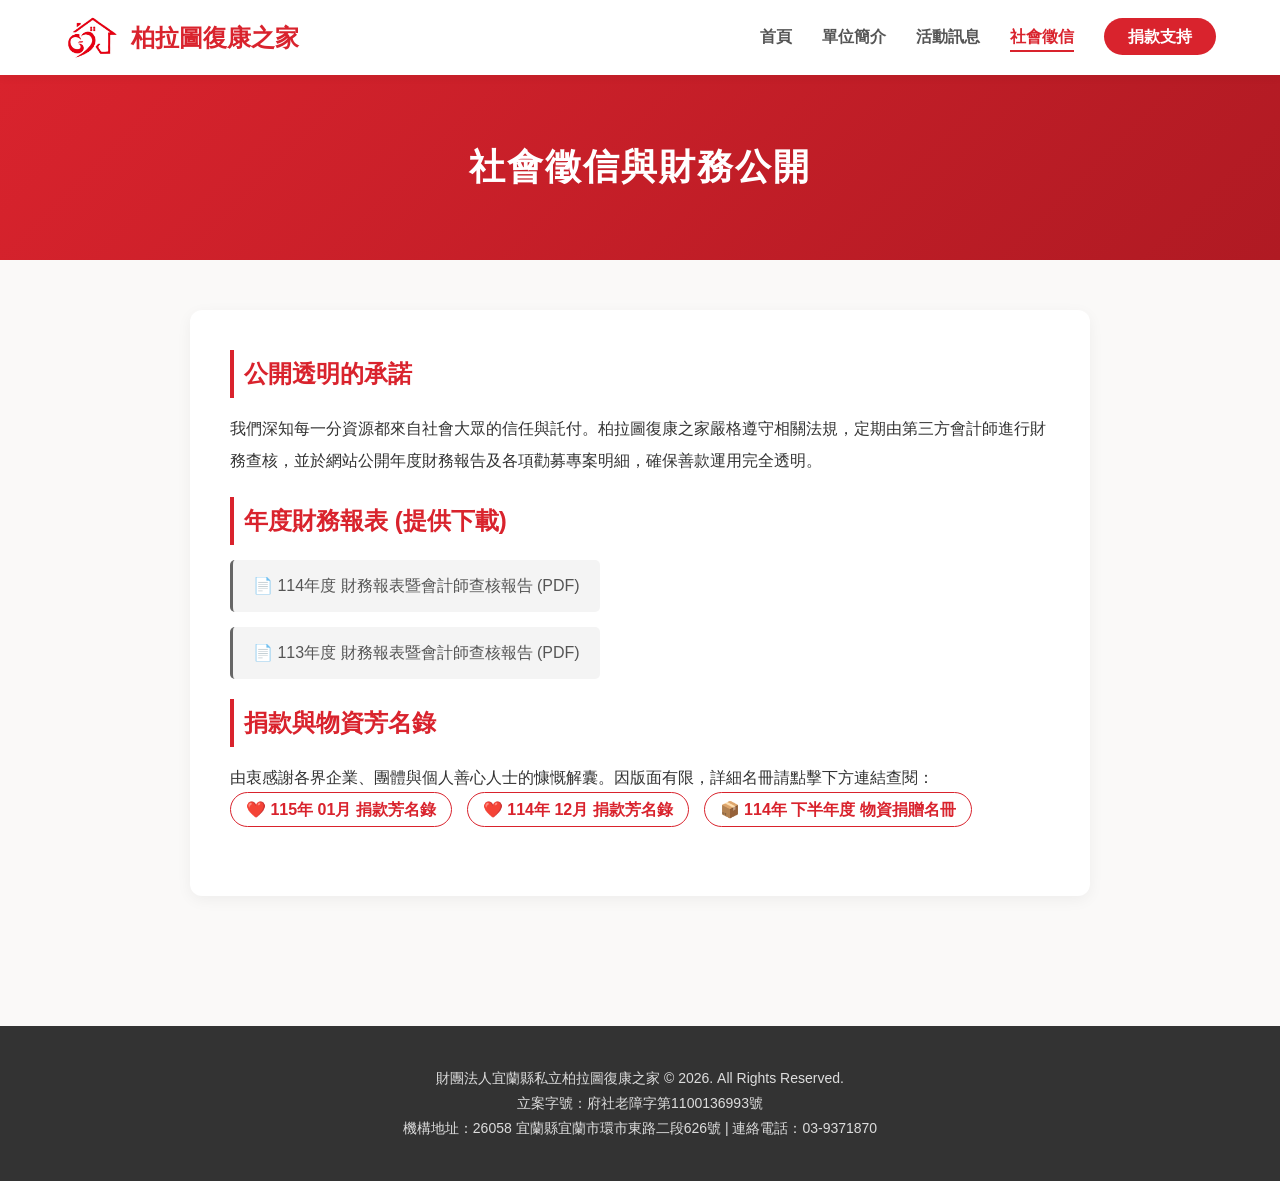
==== credit.html @ bde14d9f "Initial website upload" ====
<!DOCTYPE html>
<html lang="zh-TW">
<head>
    <meta charset="UTF-8">
    <meta name="viewport" content="width=device-width, initial-scale=1.0">
    <title>社會徵信 - 財團法人柏拉圖復康之家</title>
    <link rel="stylesheet" href="style.css">
    <link rel="icon" href="logo.jpg" type="image/jpeg">
</head>
<body>

    <!-- 頂部導覽列 -->
    <header>
        <a href="index.html" class="logo">
            <img src="logo.jpg" alt="柏拉圖 Logo" class="header-logo">
            柏拉圖復康之家
        </div>
        <nav>
            <ul>
                <li><a href="index.html">首頁</a></li>
                <li><a href="about.html">單位簡介</a></li>
                <li><a href="news.html">活動訊息</a></li>
                <!-- 標記目前在徵信頁面 -->
                <li><a href="credit.html" class="active">社會徵信</a></li>
                <li><a href="donate.html" class="donate-btn">捐款支持</a></li>
            </ul>
        </nav>
    </header>

    <div class="page-header">
        <h1>社會徵信與財務公開</h1>
    </div>

    <section style="padding-top: 0;">
        <div class="content-box">
            <h3 style="margin-top: 0;">公開透明的承諾</h3>
            <p>我們深知每一分資源都來自社會大眾的信任與託付。柏拉圖復康之家嚴格遵守相關法規，定期由第三方會計師進行財務查核，並於網站公開年度財務報告及各項勸募專案明細，確保善款運用完全透明。</p>
            
            <h3>年度財務報表 (提供下載)</h3>
            <ul style="list-style-type: none; padding-left: 0;">
                <li style="margin-bottom: 15px;">
                    <a href="#" style="background: #f4f4f4; padding: 10px 20px; border-radius: 5px; display: inline-block; border-left: 3px solid #666; transition: 0.3s;" onmouseover="this.style.background='#e9e9e9'" onmouseout="this.style.background='#f4f4f4'">
                        📄 114年度 財務報表暨會計師查核報告 (PDF)
                    </a>
                </li>
                <li style="margin-bottom: 15px;">
                    <a href="#" style="background: #f4f4f4; padding: 10px 20px; border-radius: 5px; display: inline-block; border-left: 3px solid #666; transition: 0.3s;" onmouseover="this.style.background='#e9e9e9'" onmouseout="this.style.background='#f4f4f4'">
                        📄 113年度 財務報表暨會計師查核報告 (PDF)
                    </a>
                </li>
            </ul>

            <h3>捐款與物資芳名錄</h3>
            <p>由衷感謝各界企業、團體與個人善心人士的慷慨解囊。因版面有限，詳細名冊請點擊下方連結查閱：</p>
            <ul style="list-style-type: none; padding-left: 0; display: flex; gap: 15px; flex-wrap: wrap;">
                <li><a href="#" style="color: var(--brand-red); font-weight: bold; border: 1px solid var(--brand-red); padding: 8px 15px; border-radius: 20px;">❤️ 115年 01月 捐款芳名錄</a></li>
                <li><a href="#" style="color: var(--brand-red); font-weight: bold; border: 1px solid var(--brand-red); padding: 8px 15px; border-radius: 20px;">❤️ 114年 12月 捐款芳名錄</a></li>
                <li><a href="#" style="color: var(--brand-red); font-weight: bold; border: 1px solid var(--brand-red); padding: 8px 15px; border-radius: 20px;">📦 114年 下半年度 物資捐贈名冊</a></li>
            </ul>
        </div>
    </section>

    <!-- 頁尾 -->
    <footer>
        <p>財團法人宜蘭縣私立柏拉圖復康之家 © 2026. All Rights Reserved.</p>
        <p>立案字號：府社老障字第1100136993號</p>
        <p>機構地址：26058 宜蘭縣宜蘭市環市東路二段626號 | 連絡電話：03-9371870</p>
    </footer>

</body>
</html>
---- style.css ----
/* 基礎設定與字體 */
* { margin: 0; padding: 0; box-sizing: border-box; font-family: "Noto Sans TC", "Microsoft JhengHei", sans-serif; }
body { color: #333; line-height: 1.8; background-color: #faf9f8; }
a { text-decoration: none; color: inherit; }

/* 品牌紅色與變數 (統一柏拉圖溫暖紅) */
:root { --brand-red: #d9232d; --text-dark: #333; --bg-light: #fff; --bg-gray: #faf9f8;}

/* 頂部導覽列 (每一頁都會套用) */
header { background: var(--bg-light); padding: 15px 5%; display: flex; justify-content: space-between; align-items: center; box-shadow: 0 2px 10px rgba(0,0,0,0.05); position: sticky; top: 0; z-index: 100;}
.logo { font-size: 24px; font-weight: bold; color: var(--brand-red); display: flex; align-items: center; }
.header-logo { height: 45px; margin-right: 12px; }
nav ul { list-style: none; display: flex; gap: 30px; align-items: center; }
nav a { font-weight: bold; color: #555; transition: color 0.3s; }
nav a:hover, nav a.active { color: var(--brand-red); border-bottom: 2px solid var(--brand-red); padding-bottom: 5px; }

/* 捐款按鈕特別樣式 */
.donate-btn { background: var(--brand-red); color: white; padding: 10px 24px; border-radius: 30px; font-weight: bold; transition: 0.3s;}
.donate-btn:hover { background: #b01a23; color: white; }

/* 首頁主視覺 (已換成真實機構外觀) */
.hero { background: linear-gradient(rgba(0,0,0,0.3), rgba(0,0,0,0.5)), url('hero-bg.jpg') center/cover; padding: 140px 5%; text-align: center; }
.hero h1 { font-size: 52px; color: white; margin-bottom: 20px; text-shadow: 2px 2px 8px rgba(0,0,0,0.6);}
.hero p { color: #f8f8f8 !important; text-shadow: 1px 1px 5px rgba(0,0,0,0.8);}

/* 共用區塊與標題 */
section { padding: 40px 5%; }
h2.section-title { text-align: center; font-size: 36px; color: var(--brand-red); margin-bottom: 50px; position: relative;}
h2.section-title::after { content: ''; display: block; width: 60px; height: 3px; background: var(--brand-red); margin: 15px auto 0; }

/* =========================================
   首頁區塊排版 (修復巨大圖片與卡片網格)
========================================= */
#services, .partner-section { background-color: var(--bg-gray); padding: 40px 5%; }

/* 卡片並排網格系統 */
.features-grid, .news-grid { display: grid; grid-template-columns: repeat(auto-fit, minmax(300px, 1fr)); gap: 30px; margin-top: 40px; }

/* 白色卡片外框設定 */
.feature-card { background: white; border-radius: 15px; overflow: hidden; box-shadow: 0 4px 15px rgba(0,0,0,0.05); transition: transform 0.3s; }
.feature-card:hover { transform: translateY(-10px); box-shadow: 0 10px 25px rgba(217,35,45,0.15); }

/* 卡片文字區塊 */
.text-center-box, .feature-text { text-align: center; padding: 30px 25px; }
.text-center-box h3, .feature-text h3 { color: var(--brand-red); font-size: 22px; margin-bottom: 15px; font-weight: bold;}
.text-center-box p, .feature-text p { color: #666; font-size: 16px; line-height: 1.6; }

/* ★ 解決圖片太大的關鍵：強制控制所有圖片大小 ★ */
.feature-img, .card-img-top, .news-img { width: 100%; height: 240px; object-fit: cover; display: block; }
/* 強制縮減微笑區塊的底部空白 */
.value-section { padding-bottom: 20px !important; }
/* 價值傳遞區塊 (左右圖文排版 - 圖片放大版) */
.value-container { 
    display: flex; 
    flex-wrap: wrap; 
    align-items: stretch; /* 讓左右兩邊高度自動對齊 */
    max-width: 1100px; /* 把整個框框稍微加寬，讓圖片有空間變大 */
    margin: 0 auto 0; 
    background: white; 
    border-radius: 15px; 
    overflow: hidden; 
    box-shadow: 0 4px 15px rgba(0,0,0,0.05);
}

.value-text { 
    flex: 1; /* 文字佔 1 份的空間 */
    min-width: 300px; 
    padding: 50px 40px; 
    display: flex;
    flex-direction: column;
    justify-content: center; /* 讓文字自動垂直居中 */
}
.value-text h3 { color: var(--brand-red); font-size: 26px; margin-bottom: 20px; font-weight: bold; }
.value-text p { color: #555; line-height: 1.8; font-size: 17px; }

.value-img-box { 
    flex: 2.2; /* 圖片佔 1.5 份的空間 (比例比文字大 50%) */
    min-width: 350px; 
    min-height: 450px; /* 拉高圖片的基本高度 */
}
.value-img-box img { 
    width: 100%; 
    height: 100%; 
    object-fit: cover; 
    display: block; 
}

/* 最新消息區塊 */
.news-section { background-color: white; }
.news-card { background: #faf9f8; border-radius: 10px; overflow: hidden; box-shadow: 0 2px 10px rgba(0,0,0,0.05); transition: 0.3s; }
.news-card:hover { box-shadow: 0 5px 20px rgba(0,0,0,0.1); }
.news-content { padding: 25px; }
.news-date { color: var(--brand-red); font-weight: bold; font-size: 14px; margin-bottom: 10px; display: block; }
.news-title { font-size: 20px; margin-bottom: 15px; color: var(--text-dark); font-weight: bold; }
.news-link { color: var(--brand-red); font-weight: bold; font-size: 16px; display: inline-block; margin-top: 10px;}
.news-link:hover { text-decoration: underline; }

/* 底部行動呼籲 */
.cta-section { background: linear-gradient(135deg, var(--brand-red), #b01a23); color: white; text-align: center; padding: 80px 5%; }
.cta-section h2 { color: white; margin-bottom: 20px; font-size: 36px; }
.cta-section h2::after { display: none; }
.cta-section p { font-size: 18px; margin-bottom: 40px; opacity: 0.9; max-width: 700px; margin-left: auto; margin-right: auto; }
.cta-buttons { display: flex; justify-content: center; gap: 20px; flex-wrap: wrap; }
.btn-light { background: white; color: var(--brand-red); padding: 15px 35px; border-radius: 30px; font-weight: bold; font-size: 18px; transition: 0.3s; }
.btn-light:hover { background: #f9f9f9; box-shadow: 0 4px 15px rgba(0,0,0,0.2); transform: translateY(-2px); }
.btn-outline { border: 2px solid white; color: white; padding: 15px 35px; border-radius: 30px; font-weight: bold; font-size: 18px; transition: 0.3s; }
.btn-outline:hover { background: white; color: var(--brand-red); transform: translateY(-2px); }

/* --- 內頁專用樣式 --- */
.page-header { background: linear-gradient(135deg, var(--brand-red), #b01a23); color: white; text-align: center; padding: 60px 5%; margin-bottom: 50px; }
.page-header h1 { font-size: 36px; letter-spacing: 2px; }
.content-box { background: white; padding: 40px; border-radius: 12px; box-shadow: 0 4px 15px rgba(0,0,0,0.05); max-width: 900px; margin: 0 auto 50px; line-height: 2; }
.content-box h3 { color: var(--brand-red); margin-top: 20px; margin-bottom: 15px; font-size: 24px; border-left: 4px solid var(--brand-red); padding-left: 10px; }
.content-box ul, .content-box ol { padding-left: 20px; margin-bottom: 20px; color: #555; }
.content-box li { margin-bottom: 10px; }

/* 頁尾 */
footer { background: #333; color: #ddd; text-align: center; padding: 40px 5%; margin-top: 40px; font-size: 14px;}

/* --- 動態輪播圖特效 (中間清晰放大、左右模糊縮小) --- */
.swiper { width: 100%; padding-top: 20px; padding-bottom: 60px !important; }
.swiper-slide {
    width: 350px; /* 手機版預設寬度 */
    transition: all 0.5s ease; /* 切換時的滑順漸變時間 */
    
    /* 左右兩側卡片的狀態：模糊、半透明、縮小 */
    filter: blur(4px);
    opacity: 0.5;
    transform: scale(0.85); 
}
/* 電腦版時卡片寬度變大 */
@media (min-width: 768px) {
    .swiper-slide { width: 450px; }
}

/* ★ 中間焦點卡片的狀態：清晰、不透明、正常大小 ★ */
.swiper-slide-active {
    filter: blur(0);
    opacity: 1;
    transform: scale(1);
    z-index: 10;
}

/* 點點指示器的顏色 */
.swiper-pagination-bullet-active { background-color: var(--brand-red) !important; }
/* --- 動態輪播圖手動切換箭頭樣式 --- */
.swiper-button-next, .swiper-button-prev {
    color: var(--brand-red) !important; /* 換成柏拉圖溫暖紅 */
    background: rgba(255, 255, 255, 0.9); /* 白色半透明圓底，確保在照片上也能看清楚 */
    width: 50px;
    height: 50px;
    border-radius: 50%;
    box-shadow: 0 2px 10px rgba(0,0,0,0.1); /* 淡淡的陰影提升立體感 */
}
/* 縮小箭頭圖示的尺寸，看起來更精緻 */
.swiper-button-next:after, .swiper-button-prev:after {
    font-size: 20px !important; 
    font-weight: bold;
}
/* 微調箭頭位置，避免太靠邊緣 */
.swiper-button-prev { left: 20px; }
.swiper-button-next { right: 20px; }

/* =========================================
   手機與平板專屬排版 (螢幕寬度小於 768px 時自動觸發)
========================================= */
@media (max-width: 768px) {
    /* 1. 修復頂部導覽列：改為上下排列、選單允許換行置中 */
    header { 
        flex-direction: column; 
        padding: 15px 5%; 
    }
    .logo { 
        font-size: 22px; 
        margin-bottom: 15px; 
        white-space: nowrap; /* 強制 Logo 標題維持單行，解決直向亂碼問題 */
    }
    nav ul { 
        flex-wrap: wrap; /* 讓選單按鈕空間不夠時自動往下排 */
        justify-content: center; 
        gap: 15px; 
    }
    nav a { 
        font-size: 15px; 
    }
    .donate-btn {
        padding: 8px 18px; /* 稍微縮小捐款按鈕，避免佔據太多空間 */
    }

    /* 2. 修復首頁主視覺：縮小巨大的標題與間距 */
    .hero { 
        padding: 100px 5%; 
    }
    .hero h1 { 
        font-size: 36px; /* 將原本 52px 的大字縮小，解決擠壓斷行 */
    }
    .hero p { 
        font-size: 16px !important; 
    }

    /* 3. 修復內頁紅底標題 (單位簡介、活動訊息等) */
    .page-header { 
        padding: 40px 5%; 
        margin-bottom: 30px;
    }
    .page-header h1 { 
        font-size: 28px; 
    }

    /* 4. 全站通用區塊：縮減手機版上下間距與副標題大小 */
    section { 
        padding: 40px 5%; 
    }
    h2.section-title { 
        font-size: 28px; 
        margin-bottom: 30px;
    }
    .value-text {
        padding: 30px 20px;
    }
}
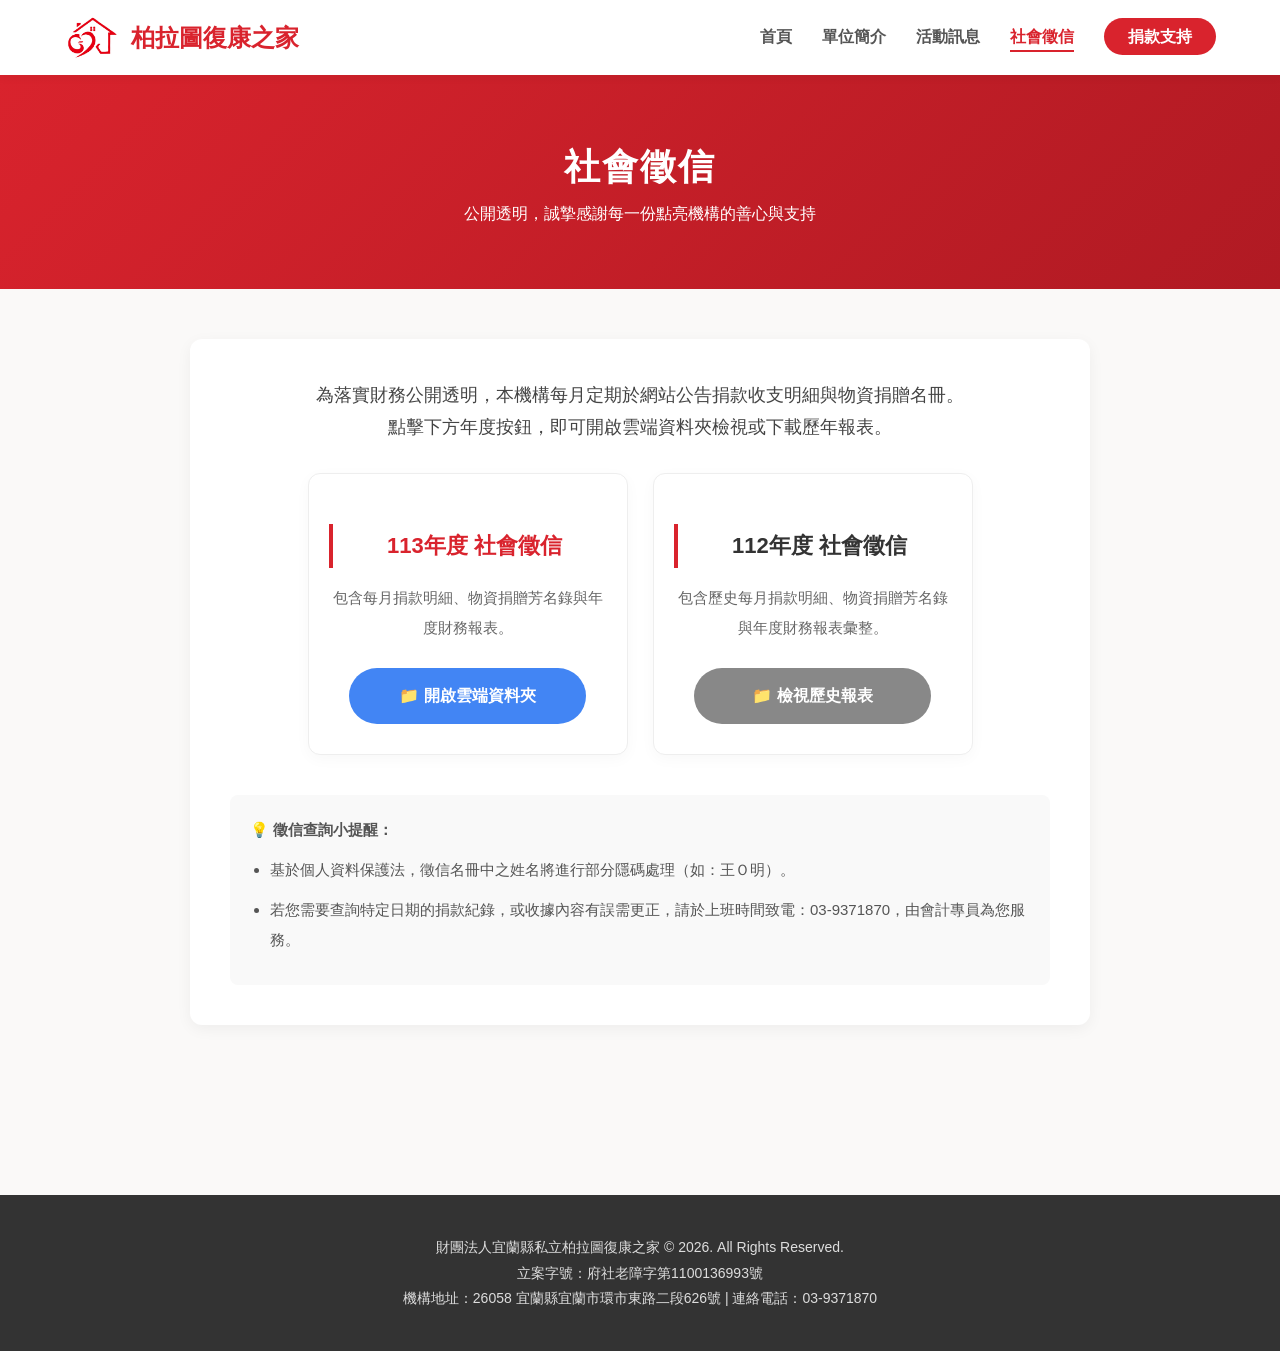
==== commit a5cd1ab7: "更新樣式" ====
--- a/credit.html
+++ b/credit.html
@@ -14,13 +14,13 @@
         <a href="index.html" class="logo">
             <img src="logo.jpg" alt="柏拉圖 Logo" class="header-logo">
             柏拉圖復康之家
-        </div>
+        </a>
         <nav>
             <ul>
                 <li><a href="index.html">首頁</a></li>
                 <li><a href="about.html">單位簡介</a></li>
                 <li><a href="news.html">活動訊息</a></li>
-                <!-- 標記目前在徵信頁面 -->
+                <!-- 標記目前在社會徵信頁面 -->
                 <li><a href="credit.html" class="active">社會徵信</a></li>
                 <li><a href="donate.html" class="donate-btn">捐款支持</a></li>
             </ul>
@@ -28,35 +28,50 @@
     </header>
 
     <div class="page-header">
-        <h1>社會徵信與財務公開</h1>
+        <h1>社會徵信</h1>
+        <p>公開透明，誠摯感謝每一份點亮機構的善心與支持</p>
     </div>
 
-    <section style="padding-top: 0;">
-        <div class="content-box">
-            <h3 style="margin-top: 0;">公開透明的承諾</h3>
-            <p>我們深知每一分資源都來自社會大眾的信任與託付。柏拉圖復康之家嚴格遵守相關法規，定期由第三方會計師進行財務查核，並於網站公開年度財務報告及各項勸募專案明細，確保善款運用完全透明。</p>
-            
-            <h3>年度財務報表 (提供下載)</h3>
-            <ul style="list-style-type: none; padding-left: 0;">
-                <li style="margin-bottom: 15px;">
-                    <a href="#" style="background: #f4f4f4; padding: 10px 20px; border-radius: 5px; display: inline-block; border-left: 3px solid #666; transition: 0.3s;" onmouseover="this.style.background='#e9e9e9'" onmouseout="this.style.background='#f4f4f4'">
-                        📄 114年度 財務報表暨會計師查核報告 (PDF)
+    <!-- 內文區塊 -->
+    <section style="padding-top: 0; padding-bottom: 80px;">
+        <div class="content-box" style="max-width: 900px; text-align: center;">
+            <p style="font-size: 18px; color: #444; line-height: 1.8;">
+                為落實財務公開透明，本機構每月定期於網站公告捐款收支明細與物資捐贈名冊。<br>
+                點擊下方年度按鈕，即可開啟雲端資料夾檢視或下載歷年報表。
+            </p>
+
+            <div class="credit-grid">
+                
+                <!-- 113年度 徵信卡片 -->
+                <div class="credit-card">
+                    <h3 style="color: var(--brand-red);">113年度 社會徵信</h3>
+                    <p>包含每月捐款明細、物資捐贈芳名錄與年度財務報表。</p>
+                    <!-- 已為您替換為真實的 Google Drive 連結 -->
+                    <a href="https://drive.google.com/drive/folders/1CeHDLl8d8y1hEp_awln0GpD-Ee1vRpDP?usp=drive_link" target="_blank" class="btn-drive">
+                        📁 開啟雲端資料夾
                     </a>
-                </li>
-                <li style="margin-bottom: 15px;">
-                    <a href="#" style="background: #f4f4f4; padding: 10px 20px; border-radius: 5px; display: inline-block; border-left: 3px solid #666; transition: 0.3s;" onmouseover="this.style.background='#e9e9e9'" onmouseout="this.style.background='#f4f4f4'">
-                        📄 113年度 財務報表暨會計師查核報告 (PDF)
+                </div>
+
+                <!-- 112年度 徵信卡片 -->
+                <div class="credit-card">
+                    <h3>112年度 社會徵信</h3>
+                    <p>包含歷史每月捐款明細、物資捐贈芳名錄與年度財務報表彙整。</p>
+                    <!-- 此處連結可等會計建立 112 年度資料夾後再補上 -->
+                    <a href="#" target="_blank" class="btn-drive" style="background-color: #888;">
+                        📁 檢視歷史報表
                     </a>
-                </li>
-            </ul>
+                </div>
 
-            <h3>捐款與物資芳名錄</h3>
-            <p>由衷感謝各界企業、團體與個人善心人士的慷慨解囊。因版面有限，詳細名冊請點擊下方連結查閱：</p>
-            <ul style="list-style-type: none; padding-left: 0; display: flex; gap: 15px; flex-wrap: wrap;">
-                <li><a href="#" style="color: var(--brand-red); font-weight: bold; border: 1px solid var(--brand-red); padding: 8px 15px; border-radius: 20px;">❤️ 115年 01月 捐款芳名錄</a></li>
-                <li><a href="#" style="color: var(--brand-red); font-weight: bold; border: 1px solid var(--brand-red); padding: 8px 15px; border-radius: 20px;">❤️ 114年 12月 捐款芳名錄</a></li>
-                <li><a href="#" style="color: var(--brand-red); font-weight: bold; border: 1px solid var(--brand-red); padding: 8px 15px; border-radius: 20px;">📦 114年 下半年度 物資捐贈名冊</a></li>
-            </ul>
+            </div>
+
+            <div style="margin-top: 40px; padding: 20px; background: #f9f9f9; border-radius: 8px; text-align: left; color: #555; font-size: 15px;">
+                <strong>💡 徵信查詢小提醒：</strong>
+                <ul style="margin-top: 10px; margin-bottom: 0;">
+                    <li>基於個人資料保護法，徵信名冊中之姓名將進行部分隱碼處理（如：王Ｏ明）。</li>
+                    <li>若您需要查詢特定日期的捐款紀錄，或收據內容有誤需更正，請於上班時間致電：03-9371870，由會計專員為您服務。</li>
+                </ul>
+            </div>
+
         </div>
     </section>
 
--- a/style.css
+++ b/style.css
@@ -218,4 +218,165 @@
     .value-text {
         padding: 30px 20px;
     }
+}
+
+/* =========================================
+   捐款頁面專屬樣式
+========================================= */
+.donation-grid {
+    display: flex;
+    flex-direction: column; /* 強制改為上下單排排列 */
+    gap: 40px; /* 拉大兩個區塊之間的呼吸空間 */
+    margin: 30px auto 0;
+    max-width: 850px; /* 限制最大寬度，避免在電腦大螢幕上拉得太寬 */
+}
+
+/* 其他維持原本的卡片設定 */
+.donate-card {
+    background: #faf9f8;
+    border: 1px solid #eee;
+    border-radius: 12px;
+    padding: 40px; /* 稍微加大內距，讓單排卡片更大氣 */
+    text-align: center;
+    box-shadow: 0 4px 15px rgba(0,0,0,0.02);
+}
+.donate-card h3 {
+    color: var(--brand-red);
+    font-size: 22px;
+    margin-bottom: 20px;
+    border-bottom: 2px dashed #ddd;
+    padding-bottom: 15px;
+}
+/* 街口支付按鈕專屬樣式 (使用街口品牌紅) */
+.btn-jkopay {
+    display: inline-block;
+    background-color: #DF192A; 
+    color: white !important;
+    padding: 12px 30px;
+    border-radius: 30px;
+    font-size: 18px;
+    font-weight: bold;
+    margin: 20px 0;
+    transition: 0.3s;
+    box-shadow: 0 4px 10px rgba(223, 25, 42, 0.2);
+}
+.btn-jkopay:hover {
+    background-color: #b81422;
+    transform: translateY(-2px);
+}
+/* --- QR Code 雙格並排樣式 (空間更寬敞) --- */
+.qr-code-box {
+    margin-top: 20px;
+    background: white;
+    padding: 20px;
+    border-radius: 10px;
+    display: inline-block;
+    width: 100%;
+}
+/* --- QR Code 雙格並排樣式 (強制並排版) --- */
+.qr-flex-container {
+    display: flex;
+    justify-content: center;
+    gap: 20px; /* 兩張圖中間的距離 */
+    flex-wrap: nowrap; /* ★ 關鍵：強制不換行，保證絕對左右並排 ★ */
+    margin-top: 20px;
+}
+.qr-item {
+    display: flex;
+    flex-direction: column;
+    align-items: center;
+    width: 48%; /* 稍微增加佔比，讓兩張圖更飽滿 */
+    max-width: 280px; /* ★ 將最大限制從 180px 提升到 280px ★ */
+}
+.qr-label {
+    background: var(--brand-red);
+    color: white;
+    padding: 6px 16px;
+    border-radius: 20px;
+    font-size: 15px;
+    font-weight: bold;
+    margin-bottom: 12px;
+    white-space: nowrap; /* 確保標籤文字不會斷行 */
+}
+.qr-item img {
+    width: 100%; /* 圖片寬度自動填滿外框 */
+    height: auto;
+    display: block;
+    border: 1px solid #eee;
+    border-radius: 8px;
+}
+.bank-info {
+    text-align: left;
+    background: white;
+    padding: 20px;
+    border-radius: 8px;
+    margin-top: 20px;
+}
+.bank-info p {
+    margin-bottom: 10px;
+    color: #444;
+    font-size: 16px;
+    font-weight: bold;
+}
+
+
+
+/* =========================================
+   社會徵信頁面專屬樣式 (自動對齊版)
+========================================= */
+.credit-grid {
+    display: flex;
+    flex-wrap: wrap;
+    gap: 25px;
+    justify-content: center;
+    margin-top: 30px;
+    align-items: stretch; /* 確保所有卡片都會等高 */
+}
+.credit-card {
+    background: white;
+    border: 1px solid #eee;
+    border-radius: 12px;
+    padding: 30px 20px;
+    width: 100%;
+    max-width: 320px;
+    text-align: center;
+    box-shadow: 0 4px 15px rgba(0,0,0,0.03);
+    transition: 0.3s;
+    /* 加入 Flexbox 讓內部元素自動對齊 */
+    display: flex;
+    flex-direction: column;
+}
+.credit-card:hover {
+    box-shadow: 0 8px 25px rgba(0,0,0,0.08);
+}
+.credit-card h3 {
+    color: #333;
+    font-size: 22px;
+    margin-bottom: 15px;
+}
+.credit-card p {
+    color: #666;
+    font-size: 15px;
+    margin-bottom: 25px;
+    flex-grow: 1; /* ★關鍵魔法：文字區塊會自動伸展，把按鈕往下推 */
+}
+/* Google Drive 風格按鈕 */
+.btn-drive {
+    display: inline-block;
+    background-color: #4285F4; 
+    color: white !important;
+    padding: 12px 25px;
+    border-radius: 30px;
+    font-size: 16px;
+    font-weight: bold;
+    text-decoration: none;
+    transition: 0.3s;
+    margin-top: auto; /* ★關鍵魔法：按鈕永遠貼齊卡片底部 */
+    width: 85%; /* 讓按鈕寬度一致，看起來更整齊 */
+    margin-left: auto;
+    margin-right: auto;
+}
+.btn-drive:hover {
+    background-color: #2b6bdc;
+    transform: translateY(-2px);
 }
